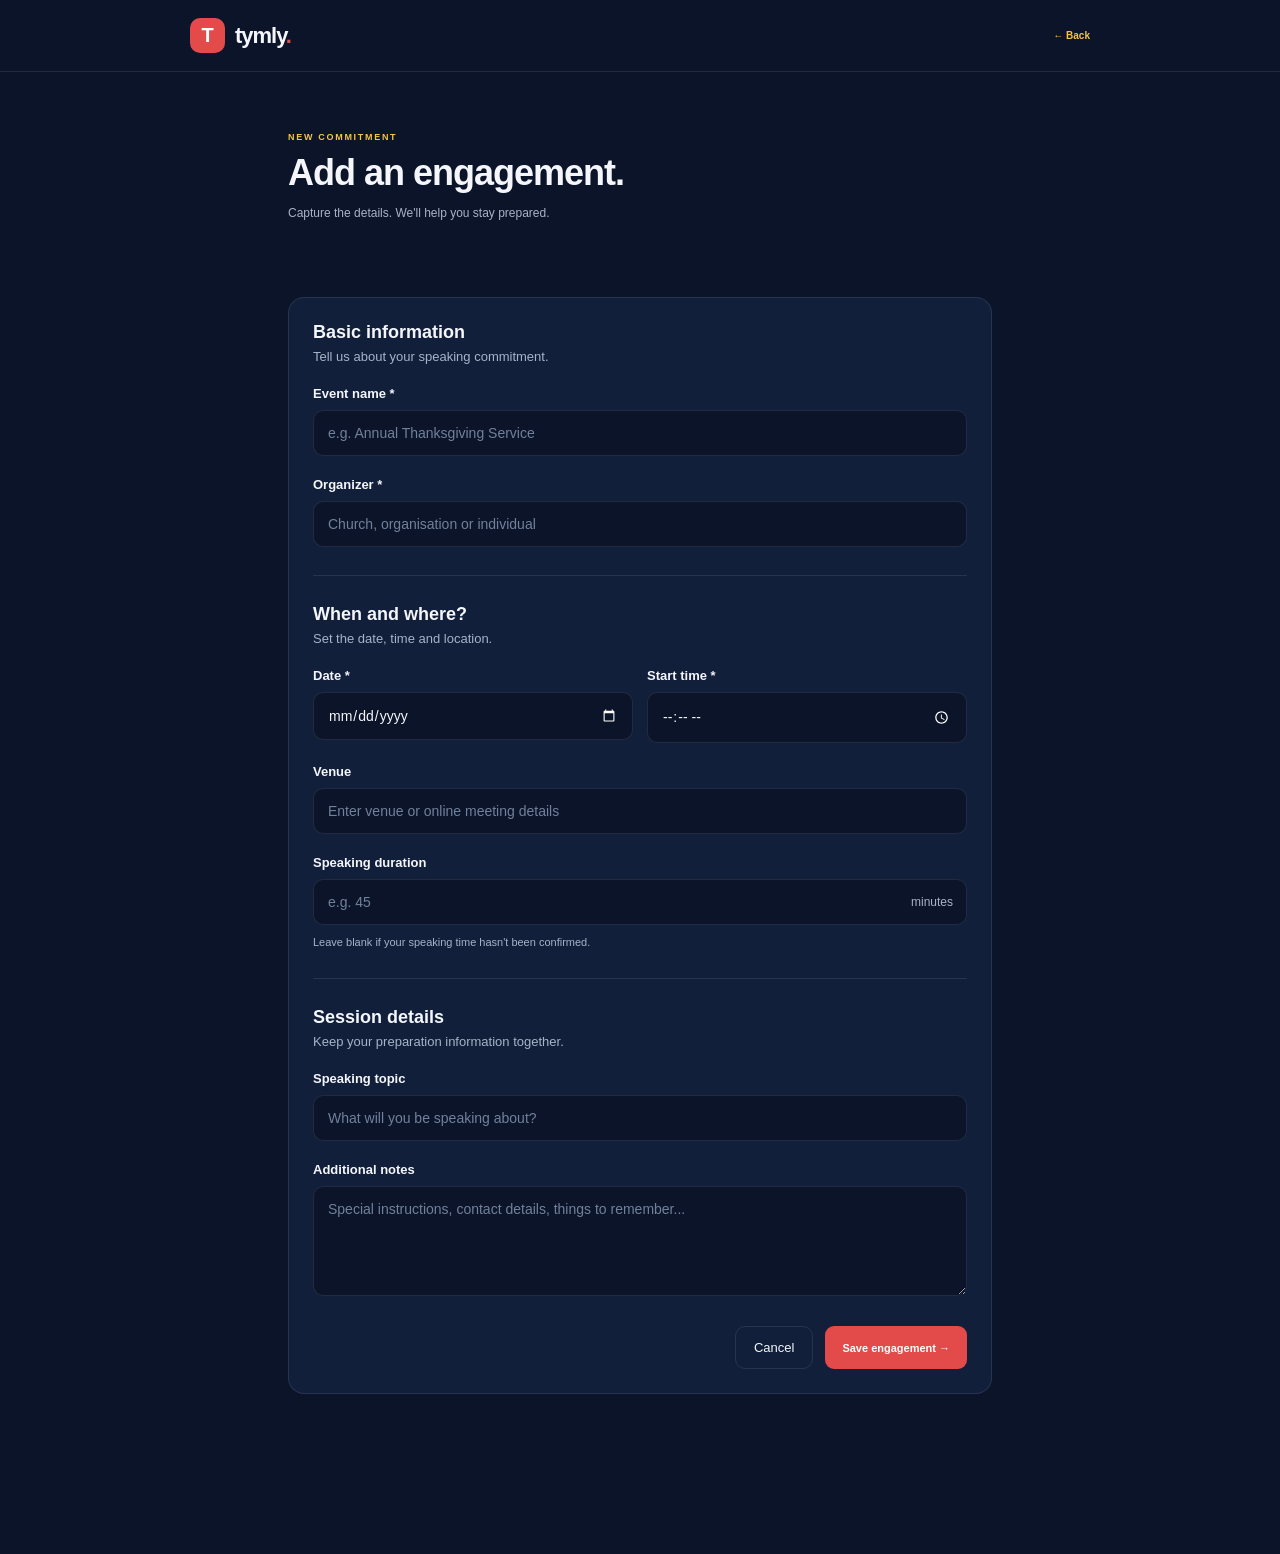
==== add-engagement.html @ 0b2b8bbf "Initial Tymly PWA release" ====
<!DOCTYPE html>
<html lang="en">
<head>
    <meta charset="UTF-8">
    <meta name="viewport" content="width=device-width, initial-scale=1.0">
    <meta name="theme-color" content="#0B1428">
    <meta name="description" content="Add a speaking engagement to Tymly.">

    <title>Add Engagement — Tymly</title>

    <link rel="manifest" href="manifest.webmanifest">
    <link rel="icon" href="assets/tymly-icon.png" type="image/png">
    <link rel="stylesheet" href="styles/style.css">
</head>

<body>

    <header class="topbar">
        <a href="index.html" class="brand">
            <span class="brand-mark">T</span>
            <span class="brand-name">tymly<span class="brand-period">.</span></span>
        </a>

        <div class="topbar-right">
            <a href="engagements.html" class="text-button">← Back</a>
        </div>
    </header>

    <main class="dashboard form-page">

        <section class="welcome-section">
            <div>
                <p class="eyebrow">NEW COMMITMENT</p>
                <h1>Add an engagement.</h1>
                <p class="welcome-subtitle">
                    Capture the details. We'll help you stay prepared.
                </p>
            </div>
        </section>

        <form id="engagement-form" class="engagement-form">

            <div class="form-section-heading">
                <h2>Basic information</h2>
                <p>Tell us about your speaking commitment.</p>
            </div>

            <div class="form-group">
                <label for="eventName">Event name *</label>
                <input
                    type="text"
                    id="eventName"
                    name="eventName"
                    placeholder="e.g. Annual Thanksgiving Service"
                    required
                >
            </div>

            <div class="form-group">
                <label for="organizer">Organizer *</label>
                <input
                    type="text"
                    id="organizer"
                    name="organizer"
                    placeholder="Church, organisation or individual"
                    required
                >
            </div>

            <div class="form-divider"></div>

            <div class="form-section-heading">
                <h2>When and where?</h2>
                <p>Set the date, time and location.</p>
            </div>

            <div class="form-row">
                <div class="form-group">
                    <label for="date">Date *</label>
                    <input type="date" id="date" name="date" required>
                </div>

                <div class="form-group">
                    <label for="startTime">Start time *</label>
                    <input type="time" id="startTime" name="startTime" required>
                </div>
            </div>

            <div class="form-group">
                <label for="venue">Venue</label>
                <input
                    type="text"
                    id="venue"
                    name="venue"
                    placeholder="Enter venue or online meeting details"
                >
            </div>

            <div class="form-group">
                <label for="duration">Speaking duration</label>
                <div class="input-with-suffix">
                    <input
                        type="number"
                        id="duration"
                        name="duration"
                        min="1"
                        max="1440"
                        placeholder="e.g. 45"
                    >
                    <span>minutes</span>
                </div>
                <small>Leave blank if your speaking time hasn't been confirmed.</small>
            </div>

            <div class="form-divider"></div>

            <div class="form-section-heading">
                <h2>Session details</h2>
                <p>Keep your preparation information together.</p>
            </div>

            <div class="form-group">
                <label for="topic">Speaking topic</label>
                <input
                    type="text"
                    id="topic"
                    name="topic"
                    placeholder="What will you be speaking about?"
                >
            </div>

            <div class="form-group">
                <label for="notes">Additional notes</label>
                <textarea
                    id="notes"
                    name="notes"
                    rows="5"
                    placeholder="Special instructions, contact details, things to remember..."
                ></textarea>
            </div>

            <div class="form-actions">
                <a href="engagements.html" class="secondary-button">
                    Cancel
                </a>

                <button type="submit" class="primary-button">
                    Save engagement →
                </button>
            </div>

        </form>

    </main>

    <script src="scripts/database.js"></script>
    <script src="scripts/add-engagement.js"></script>

</body>
</html>
---- styles/style.css ----
/* =========================================
   TYMLY — MOBILE-FIRST DESIGN SYSTEM
   Primary: Navy
   Accents: Red, Yellow, White
========================================= */

:root {
    color-scheme: dark;

    --background: #0B1428;
    --surface: #111F3A;
    --surface-raised: #172847;
    --surface-hover: #203557;

    --navy-light: #243B60;

    --white: #FFFFFF;
    --text: #F4F6FB;
    --muted: #A8B3C7;
    --subtle: #71819C;

    --red: #E34B4B;
    --yellow: #F4C542;

    --border: rgba(174, 194, 224, 0.13);

    --radius: 16px;
    --page-padding: 18px;
}

* {
    margin: 0;
    padding: 0;
    box-sizing: border-box;
}

html {
    min-height: 100%;
    scroll-behavior: smooth;
}

body {
    min-height: 100vh;
    padding-bottom: 90px;
    overflow-x: hidden;
    background: var(--background);
    color: var(--text);
    font-family: Inter, -apple-system, BlinkMacSystemFont, "Segoe UI", Arial, sans-serif;
    -webkit-font-smoothing: antialiased;
}

button,
a {
    font: inherit;
}

button {
    cursor: pointer;
}

a {
    color: inherit;
    text-decoration: none;
}

/* =========================================
   HEADER
========================================= */

.topbar {
    height: 65px;
    width: 100%;
    padding: 0 var(--page-padding);
    display: flex;
    align-items: center;
    justify-content: space-between;
    border-bottom: 1px solid var(--border);
    background: var(--background);
}

.brand {
    display: flex;
    align-items: center;
    gap: 10px;
}

.brand-mark {
    width: 35px;
    height: 35px;
    display: grid;
    place-items: center;
    border-radius: 10px;
    background: var(--red);
    color: var(--white);
    font-size: 20px;
    font-weight: 800;
}

.brand-name {
    font-size: 22px;
    font-weight: 800;
    letter-spacing: -1px;
}

.brand-period {
    color: var(--red);
}

.topbar-right {
    display: flex;
    align-items: center;
    gap: 12px;
}

.today-label {
    color: var(--muted);
    font-size: 11px;
    font-weight: 600;
}

.profile-button {
    width: 36px;
    height: 36px;
    display: grid;
    place-items: center;
    border: 1px solid var(--border);
    border-radius: 50%;
    background: var(--surface-raised);
    color: var(--white);
    font-weight: 700;
}

/* =========================================
   MAIN CONTAINER
========================================= */

.dashboard {
    width: 100%;
    max-width: 600px;
    margin: 0 auto;
    padding: 0 var(--page-padding);
}

/* =========================================
   WELCOME
========================================= */

.welcome-section {
    min-height: 170px;
    padding: 32px 0 25px;
    position: relative;
    display: flex;
    align-items: center;
    overflow: hidden;
}

.eyebrow {
    margin-bottom: 9px;
    color: var(--yellow);
    font-size: 9px;
    font-weight: 800;
    letter-spacing: 1.7px;
}

.welcome-section h1 {
    margin-bottom: 9px;
    font-size: clamp(25px, 7vw, 31px);
    line-height: 1.2;
    letter-spacing: -1px;
}

.welcome-subtitle {
    max-width: 270px;
    color: var(--muted);
    font-size: 12px;
    line-height: 1.7;
}

/* Decorative clock rings */

.welcome-decoration {
    width: 115px;
    height: 115px;
    position: absolute;
    right: -36px;
    top: 25px;
    opacity: 0.45;
}

.decoration-ring {
    position: absolute;
    border: 1px solid rgba(244, 197, 66, 0.3);
    border-radius: 50%;
}

.ring-one {
    width: 110px;
    height: 110px;
    top: 0;
    left: 0;
}

.ring-two {
    width: 72px;
    height: 72px;
    top: 19px;
    left: 19px;
}

.decoration-dot {
    position: absolute;
    width: 9px;
    height: 9px;
    top: 51px;
    left: 51px;
    border-radius: 50%;
    background: var(--yellow);
}

/* =========================================
   SECTION HEADINGS
========================================= */

.next-section,
.quick-section,
.schedule-section {
    margin-top: 26px;
}

.section-title {
    display: flex;
    align-items: flex-end;
    justify-content: space-between;
    gap: 10px;
    margin-bottom: 14px;
}

.section-title .eyebrow {
    margin-bottom: 6px;
}

.section-title h2 {
    font-size: 17px;
    font-weight: 750;
    letter-spacing: -0.4px;
}

.live-indicator {
    display: flex;
    align-items: center;
    gap: 6px;
    padding-bottom: 3px;
    color: var(--muted);
    font-size: 8px;
    font-weight: 700;
    letter-spacing: 0.6px;
    white-space: nowrap;
}

.live-indicator span {
    width: 6px;
    height: 6px;
    border-radius: 50%;
    background: var(--yellow);
}

/* =========================================
   NEXT ENGAGEMENT
========================================= */

.engagement-card {
    width: 100%;
    min-height: 275px;
    padding: 22px 19px;
    position: relative;
    display: flex;
    align-items: center;
    overflow: hidden;
    border: 1px solid var(--border);
    border-radius: var(--radius);
    background: linear-gradient(135deg, #172B4B, #10203B);
}

.engagement-card-content {
    width: 100%;
    max-width: 340px;
    position: relative;
    z-index: 2;
}

.empty-icon {
    width: 40px;
    height: 40px;
    display: grid;
    place-items: center;
    margin-bottom: 17px;
    border-radius: 11px;
    background: rgba(244, 197, 66, 0.12);
    color: var(--yellow);
    font-size: 23px;
}

.empty-label {
    margin-bottom: 9px;
    color: var(--yellow);
    font-size: 9px;
    font-weight: 800;
    letter-spacing: 1.3px;
}

.engagement-card h3 {
    max-width: 290px;
    margin-bottom: 10px;
    font-size: 20px;
    line-height: 1.35;
    letter-spacing: -0.5px;
}

.empty-description {
    max-width: 310px;
    margin-bottom: 19px;
    color: var(--muted);
    font-size: 11px;
    line-height: 1.8;
}

.primary-button {
    min-height: 43px;
    padding: 0 17px;
    display: inline-flex;
    align-items: center;
    justify-content: center;
    gap: 8px;
    border: 0;
    border-radius: 9px;
    background: var(--red);
    color: var(--white);
    font-size: 11px;
    font-weight: 750;
    transition: background 0.2s;
}

.primary-button:active {
    background: #C83D3D;
}

.primary-button span {
    font-size: 18px;
    font-weight: 400;
}

/* Decorative engagement card */

.card-decoration {
    width: 190px;
    height: 190px;
    position: absolute;
    right: -105px;
    bottom: -80px;
    pointer-events: none;
    opacity: 0.55;
}

.card-circle {
    position: absolute;
    border: 1px solid rgba(255, 255, 255, 0.1);
    border-radius: 50%;
}

.circle-one {
    width: 180px;
    height: 180px;
}

.circle-two {
    width: 125px;
    height: 125px;
    top: 27px;
    left: 27px;
    border-color: rgba(244, 197, 66, 0.2);
}

.card-grid {
    position: absolute;
    inset: 0;
    background-image: radial-gradient(rgba(255,255,255,0.4) 1px, transparent 1px);
    background-size: 14px 14px;
    opacity: 0.2;
}

/* =========================================
   QUICK ACCESS — TWO-COLUMN MOBILE GRID
========================================= */

.quick-grid {
    width: 100%;
    display: grid;
    grid-template-columns: repeat(2, minmax(0, 1fr));
    gap: 11px;
}

.quick-card {
    width: 100%;
    min-width: 0;
    min-height: 148px;
    padding: 14px;
    position: relative;
    display: flex;
    flex-direction: column;
    align-items: flex-start;
    text-align: left;
    border: 1px solid var(--border);
    border-radius: 14px;
    background: var(--surface);
    color: var(--text);
    transition: background 0.2s;
}

.quick-card:active {
    background: var(--surface-hover);
}

.quick-icon {
    width: 35px;
    height: 35px;
    flex-shrink: 0;
    display: grid;
    place-items: center;
    margin-bottom: 14px;
    border-radius: 10px;
    background: var(--surface-hover);
    color: var(--yellow);
    font-size: 20px;
}

.timer-card .quick-icon {
    color: var(--red);
}

.quick-card-title {
    margin-bottom: 6px;
    font-size: 12px;
    font-weight: 750;
    line-height: 1.3;
}

.quick-card-description {
    max-width: 100%;
    color: var(--muted);
    font-size: 10px;
    line-height: 1.5;
}

.quick-arrow {
    position: absolute;
    top: 15px;
    right: 13px;
    color: var(--subtle);
    font-size: 14px;
}

/* =========================================
   SCHEDULE
========================================= */

.text-button {
    padding: 5px 0;
    border: 0;
    background: transparent;
    color: var(--yellow);
    font-size: 10px;
    font-weight: 700;
    white-space: nowrap;
}

.text-button span {
    margin-left: 4px;
}

.schedule-empty {
    width: 100%;
    min-height: 95px;
    padding: 15px;
    display: flex;
    align-items: center;
    gap: 13px;
    border: 1px solid var(--border);
    border-radius: 13px;
    background: var(--surface);
}

.schedule-empty-icon {
    width: 38px;
    height: 38px;
    flex-shrink: 0;
    display: grid;
    place-items: center;
    border-radius: 10px;
    background: var(--surface-raised);
    color: var(--yellow);
    font-size: 19px;
}

.schedule-empty h3 {
    margin-bottom: 5px;
    font-size: 12px;
}

.schedule-empty p {
    color: var(--muted);
    font-size: 10px;
    line-height: 1.5;
}

/* =========================================
   FOOTER
========================================= */

.dashboard-footer {
    padding: 37px 0 25px;
    text-align: center;
    color: var(--subtle);
    font-size: 8px;
    font-weight: 750;
    letter-spacing: 1px;
    line-height: 1.8;
}

.footer-accent {
    color: var(--yellow);
}

.dashboard-footer p {
    margin-top: 8px;
    color: var(--muted);
    font-size: 10px;
    font-weight: 400;
    letter-spacing: 0;
}

/* =========================================
   BOTTOM NAVIGATION — MOBILE
========================================= */

.bottom-nav {
    width: 100%;
    min-height: 70px;
    padding: 9px 12px;
    position: fixed;
    z-index: 10;
    bottom: 0;
    left: 0;
    display: flex;
    justify-content: space-around;
    align-items: center;
    border-top: 1px solid var(--border);
    background: rgba(13, 25, 46, 0.98);
    backdrop-filter: blur(12px);
}

.nav-item {
    min-width: 48px;
    min-height: 48px;
    display: flex;
    flex-direction: column;
    justify-content: center;
    align-items: center;
    gap: 4px;
    color: var(--subtle);
    font-size: 9px;
}

.nav-item.active {
    color: var(--yellow);
}

.nav-icon {
    font-size: 20px;
}

/* =========================================
   TOAST NOTIFICATIONS
========================================= */

.toast {
    max-width: calc(100% - 32px);
    width: max-content;
    padding: 12px 16px;
    position: fixed;
    z-index: 20;
    bottom: 82px;
    left: 50%;
    transform: translate(-50%, 12px);
    opacity: 0;
    pointer-events: none;
    border: 1px solid var(--border);
    border-radius: 10px;
    background: var(--surface-raised);
    color: var(--white);
    font-size: 11px;
    transition: opacity 0.2s, transform 0.2s;
}

.toast.show {
    opacity: 1;
    transform: translate(-50%, 0);
}

/* =========================================
   TABLET ENHANCEMENTS
========================================= */

@media (min-width: 650px) {
    :root {
        --page-padding: 28px;
    }

    .topbar {
        height: 72px;
        padding-left: max(28px, calc((100% - 900px) / 2));
        padding-right: max(28px, calc((100% - 900px) / 2));
    }

    .dashboard {
        max-width: 900px;
    }

    .welcome-section {
        min-height: 205px;
    }

    .welcome-section h1 {
        font-size: 36px;
    }

    .engagement-card {
        min-height: 270px;
        padding: 30px;
    }

    .quick-grid {
        gap: 14px;
    }

    .quick-card {
        min-height: 160px;
        padding: 18px;
    }
}

/* =========================================
   DESKTOP ENHANCEMENTS
========================================= */

@media (min-width: 950px) {
    .dashboard {
        max-width: 1040px;
    }

    .welcome-decoration {
        right: 70px;
        opacity: 0.7;
    }

    .engagement-card {
        min-height: 290px;
        padding: 38px;
    }

    .engagement-card h3 {
        font-size: 25px;
    }

    .card-decoration {
        width: 300px;
        height: 300px;
        right: 5%;
        bottom: -80px;
    }

    .quick-grid {
        grid-template-columns: repeat(4, minmax(0, 1fr));
        gap: 15px;
    }

    .quick-card {
        min-height: 170px;
    }

    .bottom-nav {
        gap: 75px;
    }
}

/* =========================================
   ACCESSIBILITY
========================================= */

@media (prefers-reduced-motion: reduce) {
    *,
    *::before,
    *::after {
        scroll-behavior: auto !important;
        transition-duration: 0.01ms !important;
    }
}

/* =====================================
   ENGAGEMENTS PAGE
===================================== */

.engagements-page {
    padding-bottom: 110px;
}

.engagement-stats {
    display: grid;
    grid-template-columns: repeat(2, minmax(0, 1fr));
    gap: 12px;
    margin: 25px 0 35px;
}

.stat-card {
    background: var(--surface);
    border: 1px solid var(--border);
    border-radius: var(--radius);
    padding: 20px;
    display: flex;
    flex-direction: column;
    gap: 6px;
}

.stat-number {
    color: var(--yellow);
    font-size: 28px;
    font-weight: 750;
}

.stat-label {
    color: var(--muted);
    font-size: 13px;
}

.engagement-list {
    display: flex;
    flex-direction: column;
    gap: 14px;
}

.engagement-item {
    background: var(--surface);
    border: 1px solid var(--border);
    border-radius: var(--radius);
    padding: 19px;
}

.engagement-item-header {
    display: flex;
    justify-content: space-between;
    align-items: center;
    gap: 10px;
    margin-bottom: 13px;
}

.engagement-status {
    font-size: 10px;
    font-weight: 750;
    letter-spacing: 1px;
    color: var(--yellow);
}

.engagement-date {
    color: var(--muted);
    font-size: 11px;
}

.engagement-item h3 {
    color: var(--text);
    font-size: 18px;
    margin-bottom: 5px;
}

.engagement-event {
    color: var(--muted);
    font-size: 13px;
    margin-bottom: 15px;
}

.engagement-detail {
    display: flex;
    align-items: center;
    gap: 9px;
    color: var(--muted);
    font-size: 12px;
    margin-top: 9px;
}

.engagement-actions {
    display: flex;
    justify-content: flex-end;
    gap: 18px;
    border-top: 1px solid var(--border);
    margin-top: 17px;
    padding-top: 14px;
}

.engagement-actions button {
    background: transparent;
    border: none;
    color: var(--muted);
    font-size: 12px;
    cursor: pointer;
}

.engagement-actions .delete-button {
    color: var(--red);
}

@media (min-width: 700px) {
    .engagement-list {
        display: grid;
        grid-template-columns: repeat(2, minmax(0, 1fr));
    }
}
.quick-card {
    text-decoration: none;
    color: inherit;
}

.primary-button {
    text-decoration: none;
    cursor: pointer;
}

/* =====================================
   ADD ENGAGEMENT FORM
===================================== */

.form-page {
    max-width: 760px;
    padding-bottom: 70px;
}

.engagement-form {
    background: var(--surface);
    border: 1px solid var(--border);
    border-radius: var(--radius);
    padding: 24px;
    margin-top: 20px;
}

.form-section-heading {
    margin-bottom: 22px;
}

.form-section-heading h2 {
    color: var(--text);
    font-size: 18px;
    margin-bottom: 6px;
}

.form-section-heading p {
    color: var(--muted);
    font-size: 13px;
}

.form-group {
    display: flex;
    flex-direction: column;
    gap: 9px;
    margin-bottom: 21px;
    min-width: 0;
}

.form-group label {
    color: var(--text);
    font-size: 13px;
    font-weight: 600;
}

.form-group input,
.form-group textarea {
    width: 100%;
    min-width: 0;
    box-sizing: border-box;
    padding: 14px;
    border: 1px solid var(--border);
    border-radius: 10px;
    background: var(--background);
    color: var(--text);
    font: inherit;
    font-size: 14px;
    outline: none;
}

.form-group input:focus,
.form-group textarea:focus {
    border-color: var(--yellow);
}

.form-group input::placeholder,
.form-group textarea::placeholder {
    color: var(--subtle);
}

.form-group textarea {
    resize: vertical;
    min-height: 110px;
}

.form-group small {
    color: var(--muted);
    font-size: 11px;
    line-height: 1.5;
}

.form-row {
    display: grid;
    grid-template-columns: 1fr 1fr;
    gap: 14px;
}

.form-divider {
    height: 1px;
    background: var(--border);
    margin: 28px 0;
}

.input-with-suffix {
    position: relative;
}

.input-with-suffix input {
    padding-right: 85px;
}

.input-with-suffix span {
    position: absolute;
    right: 14px;
    top: 50%;
    transform: translateY(-50%);
    color: var(--muted);
    font-size: 12px;
    pointer-events: none;
}

.form-actions {
    display: flex;
    justify-content: flex-end;
    align-items: center;
    gap: 12px;
    margin-top: 30px;
}

.secondary-button {
    display: inline-flex;
    justify-content: center;
    align-items: center;
    padding: 13px 18px;
    border: 1px solid var(--border);
    border-radius: 10px;
    color: var(--text);
    text-decoration: none;
    font-size: 13px;
}

.form-actions .primary-button {
    border: none;
}

@media (max-width: 550px) {
    .engagement-form {
        padding: 18px;
    }

    .form-row {
        grid-template-columns: 1fr;
        gap: 0;
    }

    .form-actions {
        flex-direction: column-reverse;
        align-items: stretch;
    }

    .form-actions > * {
        width: 100%;
        box-sizing: border-box;
        text-align: center;
    }
}
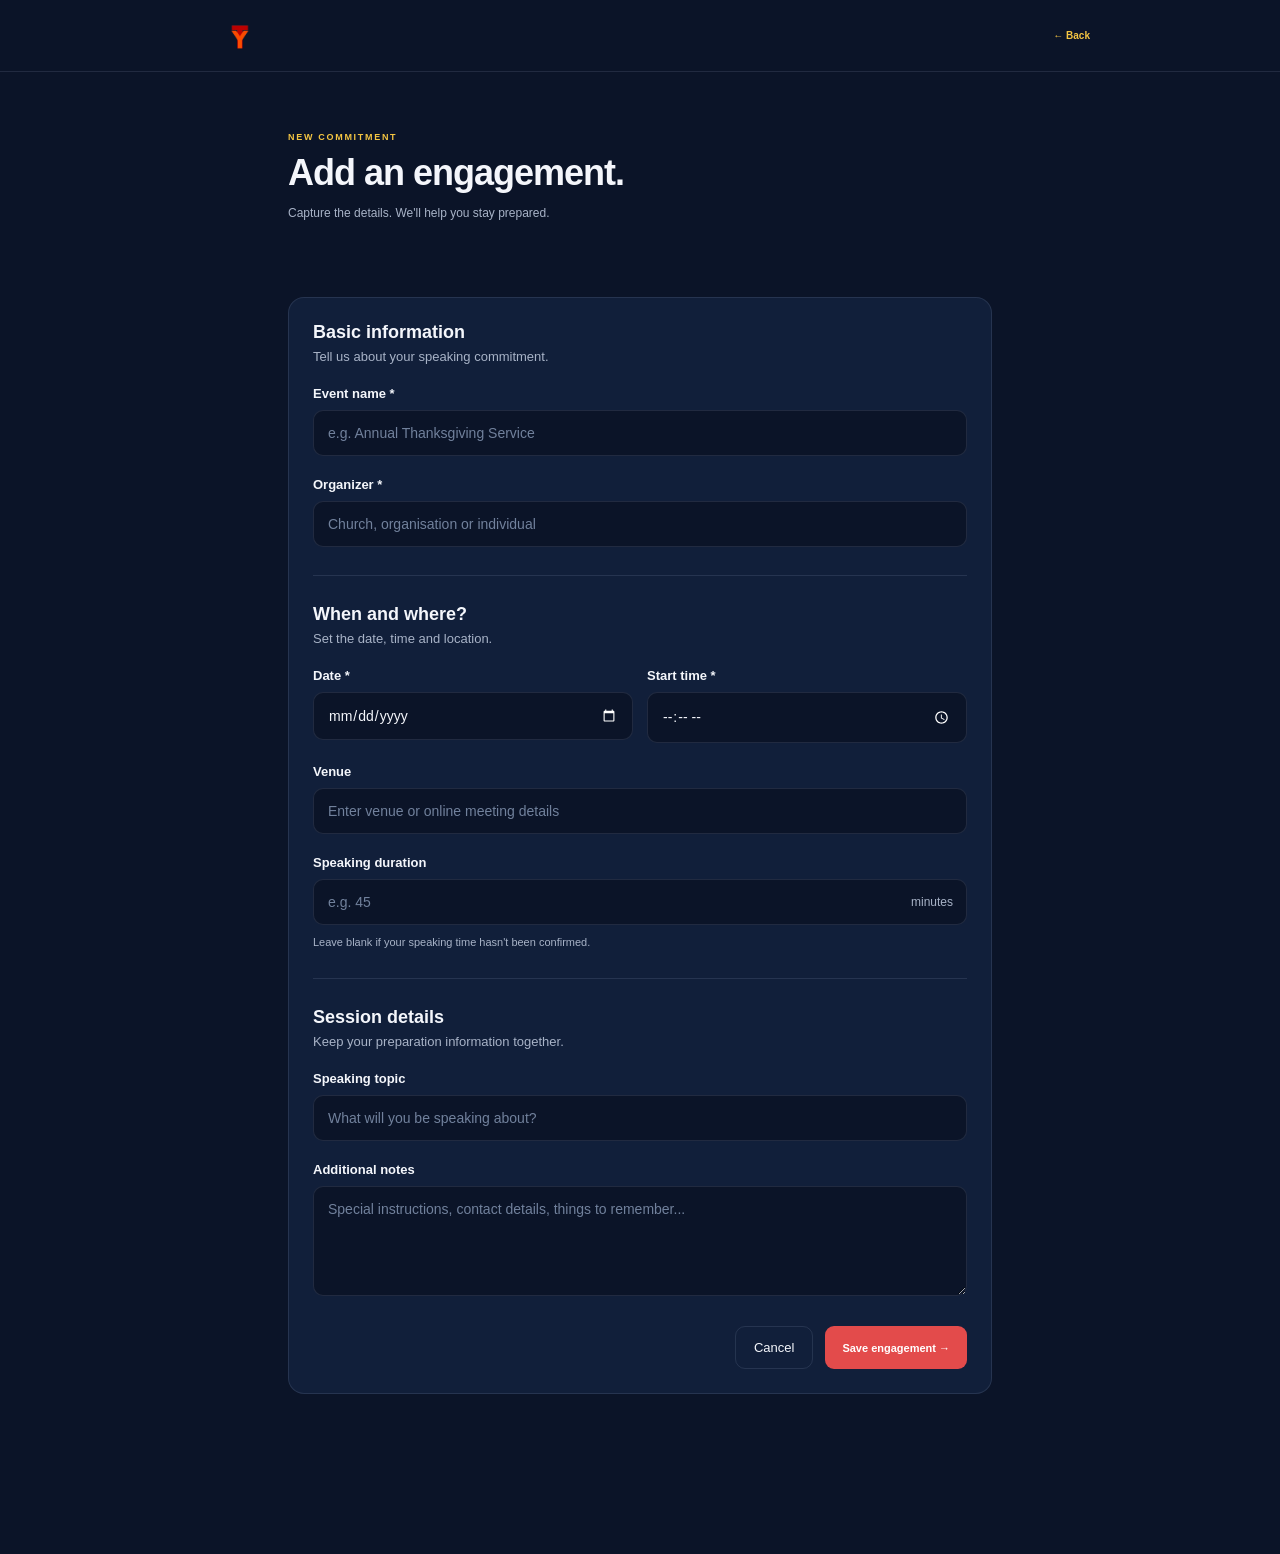
==== commit 2521143b: "Update Tymly header icon" ====
--- a/add-engagement.html
+++ b/add-engagement.html
@@ -17,10 +17,10 @@
 <body>
 
     <header class="topbar">
-        <a href="index.html" class="brand">
-            <span class="brand-mark">T</span>
-            <span class="brand-name">tymly<span class="brand-period">.</span></span>
+       <a href="#" class="brand">
+            <img src="assets/tymly-icon.png" alt="Tymly">
         </a>
+
 
         <div class="topbar-right">
             <a href="engagements.html" class="text-button">← Back</a>
--- a/styles/style.css
+++ b/styles/style.css
@@ -85,26 +85,12 @@
     gap: 10px;
 }
 
-.brand-mark {
-    width: 35px;
-    height: 35px;
-    display: grid;
-    place-items: center;
-    border-radius: 10px;
-    background: var(--red);
-    color: var(--white);
-    font-size: 20px;
-    font-weight: 800;
-}
-
-.brand-name {
-    font-size: 22px;
-    font-weight: 800;
-    letter-spacing: -1px;
-}
-
-.brand-period {
-    color: var(--red);
+.brand img {
+    width: 100px;
+    height: 100px;
+    object-fit: contain;
+    display: block;
+    flex-shrink: 0;
 }
 
 .topbar-right {
